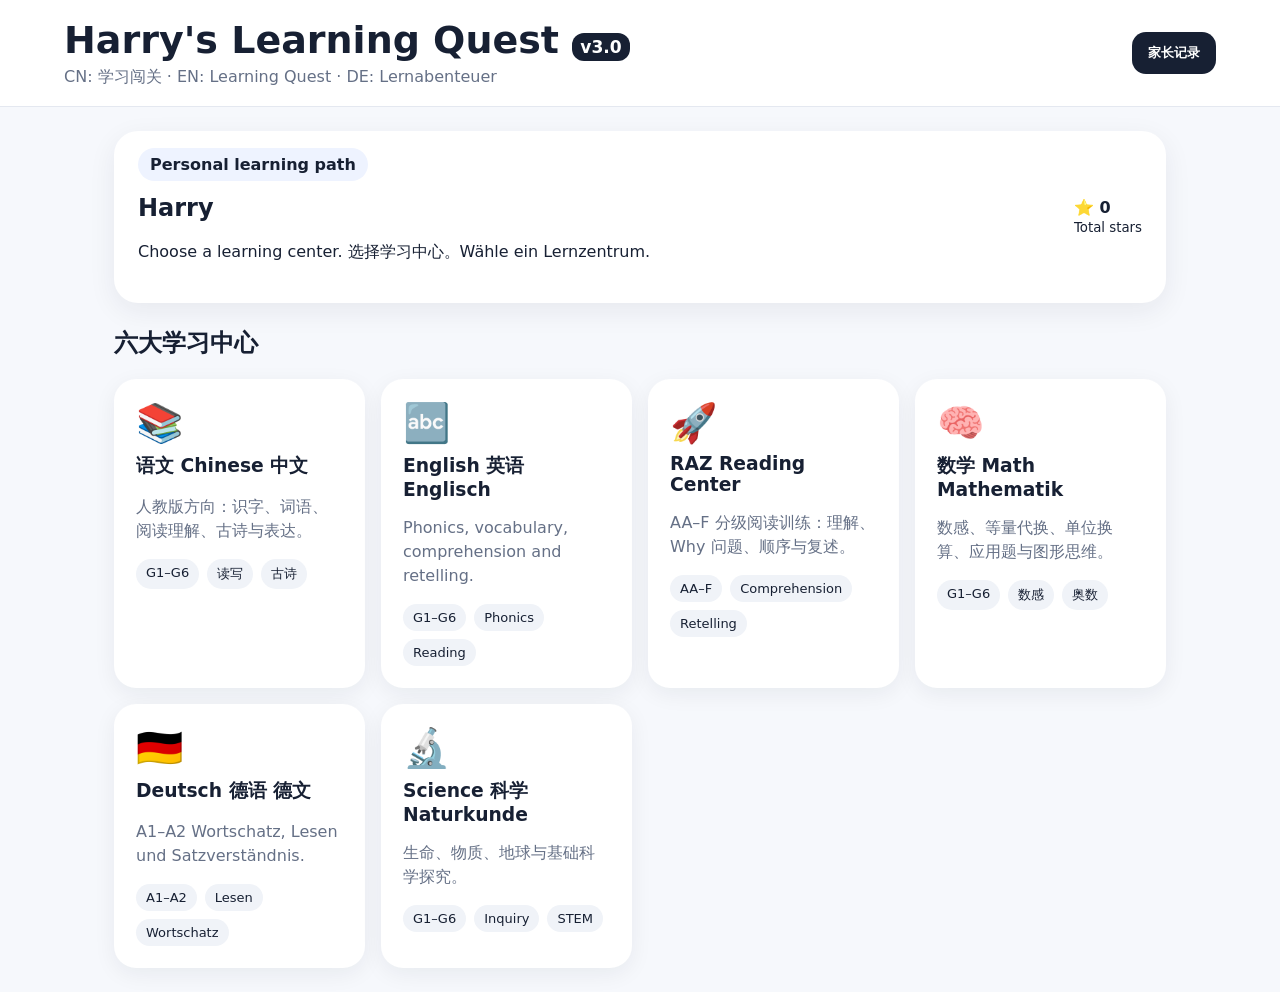
==== harry_index.html @ 7dd1b21c "Add files via upload" ====
<!doctype html><html lang="zh-CN"><head><meta charset="utf-8"><meta name="viewport" content="width=device-width,initial-scale=1"><title>Harry Learning Quest v3.0</title><link rel="stylesheet" href="styles.css"></head><body data-profile="harry"><header><div><h1>Harry's Learning Quest <span>v3.0</span></h1><p>CN: 学习闯关 · EN: Learning Quest · DE: Lernabenteuer</p></div><button id="parentBtn">家长记录</button></header><main><section id="profile" class="hero"></section><section><h2>六大学习中心</h2><div id="centers" class="grid"></div></section><section id="lesson" class="panel hidden"></section><section id="parent" class="panel hidden"></section></main><script src="content.js"></script><script src="app.js"></script></body></html>
---- styles.css ----
*{box-sizing:border-box}body{margin:0;font-family:system-ui,-apple-system,"Noto Sans SC",sans-serif;background:#f6f8fc;color:#172033}header{display:flex;justify-content:space-between;align-items:center;padding:18px 5vw;background:#fff;border-bottom:1px solid #e4e8f0;position:sticky;top:0;z-index:3}h1{margin:0;font-size:clamp(24px,4vw,38px)}h1 span{font-size:.45em;background:#172033;color:white;padding:4px 8px;border-radius:12px}header p{margin:5px 0 0;color:#657086}button{border:0;border-radius:14px;padding:12px 16px;font-weight:700;cursor:pointer;background:#172033;color:#fff}main{max-width:1100px;margin:auto;padding:24px}.hero,.panel{background:#fff;border-radius:24px;padding:24px;box-shadow:0 8px 28px #17203312;margin-bottom:24px}.hero{display:flex;justify-content:space-between;gap:18px;align-items:center}.badge{background:#eef3ff;border-radius:999px;padding:7px 12px;font-weight:700}.grid{display:grid;grid-template-columns:repeat(auto-fit,minmax(240px,1fr));gap:16px}.card{background:#fff;border-radius:22px;padding:20px;box-shadow:0 6px 22px #17203310;border:2px solid transparent;cursor:pointer}.card:hover{border-color:#9aa9cc;transform:translateY(-2px)}.card .icon{font-size:38px}.card h3{margin:8px 0}.card p{color:#657086;line-height:1.5}.chips{display:flex;gap:8px;flex-wrap:wrap}.chip{background:#f0f3f8;padding:6px 10px;border-radius:999px;font-size:13px}.hidden{display:none}.question{font-size:22px;font-weight:800;margin:18px 0}.answers{display:grid;gap:10px}.answers button{background:#eef2f8;color:#172033;text-align:left}.answers button:hover{background:#dde5f2}.ok{background:#e8f8ed!important}.bad{background:#ffe8e8!important}.feedback{margin-top:14px;padding:14px;border-radius:14px;background:#f4f6fa}.bar{height:10px;background:#e8ebf1;border-radius:99px;overflow:hidden}.bar i{display:block;height:100%;background:#172033}.stats{display:grid;grid-template-columns:repeat(3,1fr);gap:10px}.stat{background:#f4f6fa;padding:14px;border-radius:16px;text-align:center}.wrong{animation:shake .35s}@keyframes shake{25%{transform:translateX(-7px)}50%{transform:translateX(7px)}75%{transform:translateX(-4px)}}@media(max-width:600px){header{align-items:flex-start}header p{font-size:12px}.hero{display:block}.stats{grid-template-columns:1fr}}
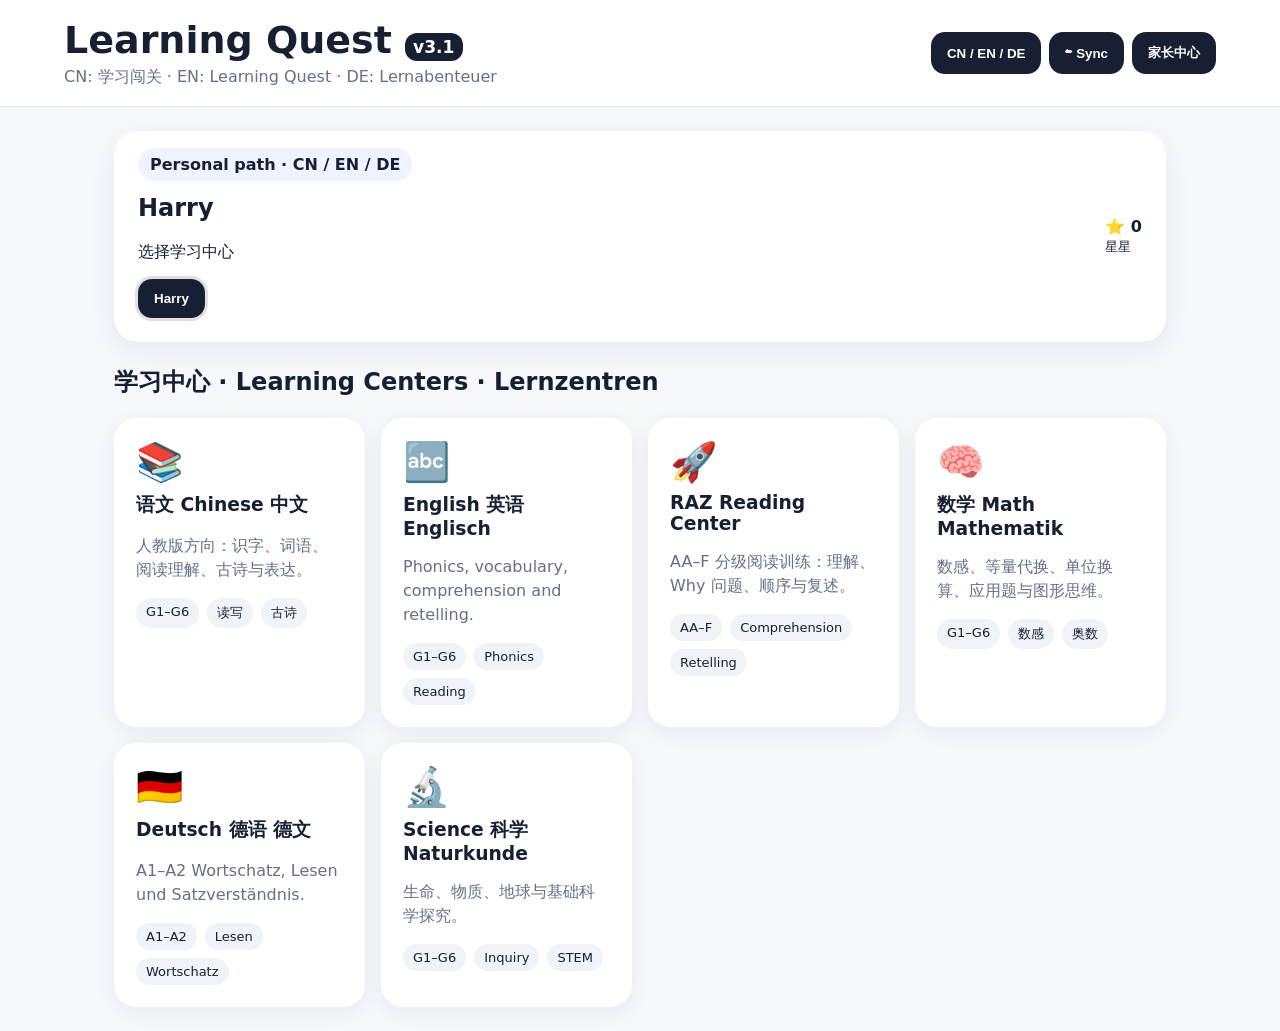
==== commit 8f15f156: "Add files via upload" ====
--- a/harry_index.html
+++ b/harry_index.html
@@ -1 +1 @@
-<!doctype html><html lang="zh-CN"><head><meta charset="utf-8"><meta name="viewport" content="width=device-width,initial-scale=1"><title>Harry Learning Quest v3.0</title><link rel="stylesheet" href="styles.css"></head><body data-profile="harry"><header><div><h1>Harry's Learning Quest <span>v3.0</span></h1><p>CN: 学习闯关 · EN: Learning Quest · DE: Lernabenteuer</p></div><button id="parentBtn">家长记录</button></header><main><section id="profile" class="hero"></section><section><h2>六大学习中心</h2><div id="centers" class="grid"></div></section><section id="lesson" class="panel hidden"></section><section id="parent" class="panel hidden"></section></main><script src="content.js"></script><script src="app.js"></script></body></html>
+<!doctype html><html lang="zh-CN"><head><meta charset="utf-8"><meta name="viewport" content="width=device-width,initial-scale=1,viewport-fit=cover"><meta name="theme-color" content="#f5f7fb"><title>Harry · Learning Quest v3.1</title><link rel="stylesheet" href="styles.css"></head><body data-profile="harry"><header><div><h1>Learning Quest <span>v3.1</span></h1><p>CN: 学习闯关 · EN: Learning Quest · DE: Lernabenteuer</p></div><nav><button id="langBtn">CN / EN / DE</button><button id="syncBtn">☁ Sync</button><button id="parentBtn">Parent</button></nav></header><main><section id="profile" class="hero"></section><section><h2 id="centersTitle">学习中心 · Learning Centers · Lernzentren</h2><div id="centers" class="grid"></div></section><section id="lesson" class="panel hidden"></section><section id="parent" class="panel hidden"></section><section id="sync" class="panel hidden"></section></main><script src="content.js"></script><script src="app.js"></script></body></html>
--- a/styles.css
+++ b/styles.css
@@ -1 +1,3 @@
 *{box-sizing:border-box}body{margin:0;font-family:system-ui,-apple-system,"Noto Sans SC",sans-serif;background:#f6f8fc;color:#172033}header{display:flex;justify-content:space-between;align-items:center;padding:18px 5vw;background:#fff;border-bottom:1px solid #e4e8f0;position:sticky;top:0;z-index:3}h1{margin:0;font-size:clamp(24px,4vw,38px)}h1 span{font-size:.45em;background:#172033;color:white;padding:4px 8px;border-radius:12px}header p{margin:5px 0 0;color:#657086}button{border:0;border-radius:14px;padding:12px 16px;font-weight:700;cursor:pointer;background:#172033;color:#fff}main{max-width:1100px;margin:auto;padding:24px}.hero,.panel{background:#fff;border-radius:24px;padding:24px;box-shadow:0 8px 28px #17203312;margin-bottom:24px}.hero{display:flex;justify-content:space-between;gap:18px;align-items:center}.badge{background:#eef3ff;border-radius:999px;padding:7px 12px;font-weight:700}.grid{display:grid;grid-template-columns:repeat(auto-fit,minmax(240px,1fr));gap:16px}.card{background:#fff;border-radius:22px;padding:20px;box-shadow:0 6px 22px #17203310;border:2px solid transparent;cursor:pointer}.card:hover{border-color:#9aa9cc;transform:translateY(-2px)}.card .icon{font-size:38px}.card h3{margin:8px 0}.card p{color:#657086;line-height:1.5}.chips{display:flex;gap:8px;flex-wrap:wrap}.chip{background:#f0f3f8;padding:6px 10px;border-radius:999px;font-size:13px}.hidden{display:none}.question{font-size:22px;font-weight:800;margin:18px 0}.answers{display:grid;gap:10px}.answers button{background:#eef2f8;color:#172033;text-align:left}.answers button:hover{background:#dde5f2}.ok{background:#e8f8ed!important}.bad{background:#ffe8e8!important}.feedback{margin-top:14px;padding:14px;border-radius:14px;background:#f4f6fa}.bar{height:10px;background:#e8ebf1;border-radius:99px;overflow:hidden}.bar i{display:block;height:100%;background:#172033}.stats{display:grid;grid-template-columns:repeat(3,1fr);gap:10px}.stat{background:#f4f6fa;padding:14px;border-radius:16px;text-align:center}.wrong{animation:shake .35s}@keyframes shake{25%{transform:translateX(-7px)}50%{transform:translateX(7px)}75%{transform:translateX(-4px)}}@media(max-width:600px){header{align-items:flex-start}header p{font-size:12px}.hero{display:block}.stats{grid-template-columns:1fr}}
+
+nav{display:flex;gap:8px;flex-wrap:wrap}.learner-tabs{display:flex;gap:8px;flex-wrap:wrap;margin-top:12px}.learner.selected{outline:3px solid rgba(0,0,0,.12)}.table-wrap{overflow:auto}table{width:100%;border-collapse:collapse}th,td{text-align:left;border-bottom:1px solid #ddd;padding:10px}label{display:block;margin:12px 0;font-weight:700}input{display:block;width:100%;box-sizing:border-box;margin-top:6px;padding:12px;border:1px solid #ccd3df;border-radius:10px;font:inherit}.notice{padding:14px;border-radius:12px;background:#eef4ff}.small{font-size:.88rem;opacity:.75}@media(max-width:680px){header{align-items:flex-start;gap:12px;flex-direction:column}header nav{width:100%}header nav button{flex:1}.grid{grid-template-columns:1fr}.hero{gap:14px;align-items:flex-start;flex-direction:column}.panel{padding:16px}.question{font-size:1.08rem}.answers{grid-template-columns:1fr}.stats{grid-template-columns:repeat(3,1fr);gap:6px}.stat{padding:10px 4px;font-size:.85rem}}
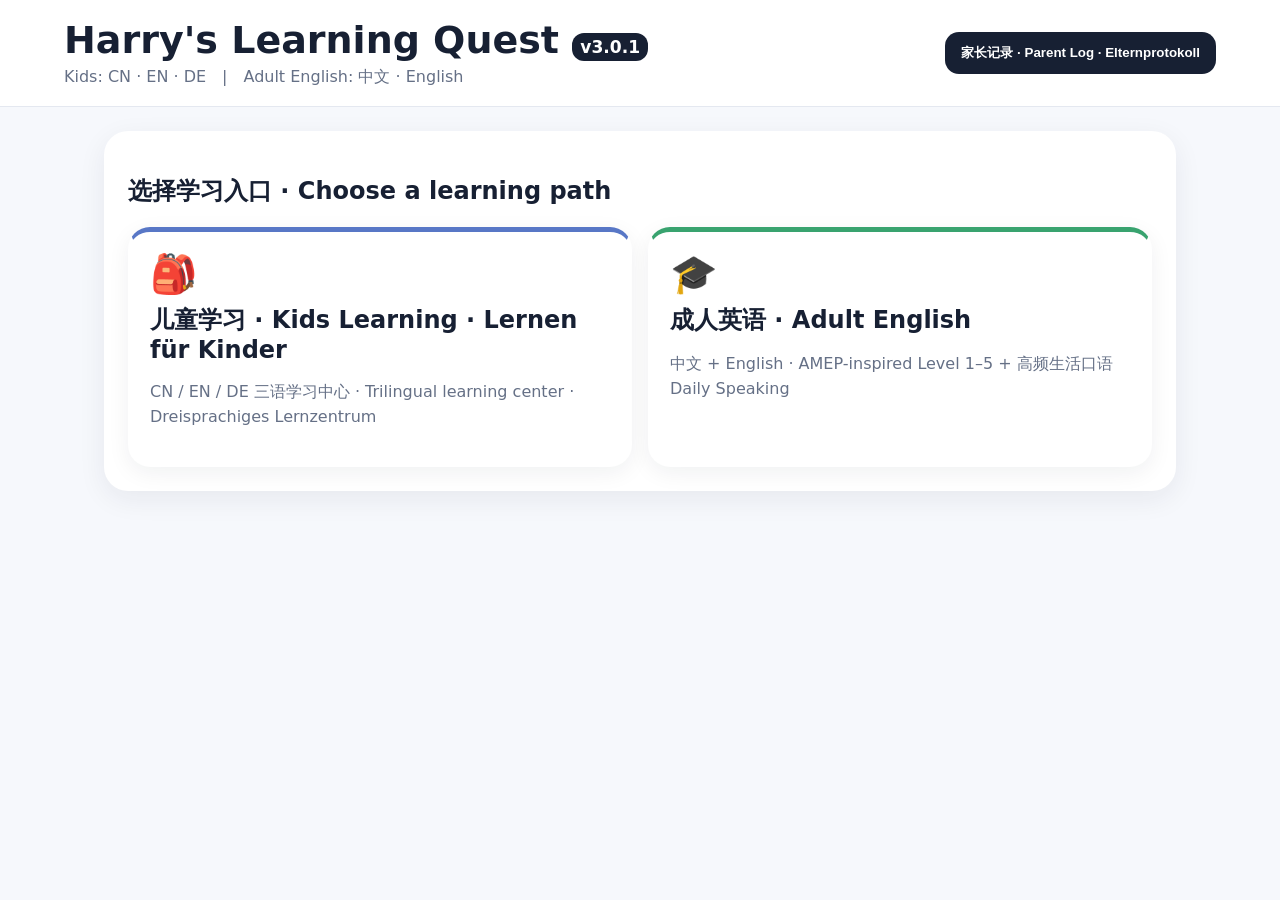
==== commit 7c71f49b: "Add files via upload" ====
--- a/harry_index.html
+++ b/harry_index.html
@@ -1 +1 @@
-<!doctype html><html lang="zh-CN"><head><meta charset="utf-8"><meta name="viewport" content="width=device-width,initial-scale=1,viewport-fit=cover"><meta name="theme-color" content="#f5f7fb"><title>Harry · Learning Quest v3.1</title><link rel="stylesheet" href="styles.css"></head><body data-profile="harry"><header><div><h1>Learning Quest <span>v3.1</span></h1><p>CN: 学习闯关 · EN: Learning Quest · DE: Lernabenteuer</p></div><nav><button id="langBtn">CN / EN / DE</button><button id="syncBtn">☁ Sync</button><button id="parentBtn">Parent</button></nav></header><main><section id="profile" class="hero"></section><section><h2 id="centersTitle">学习中心 · Learning Centers · Lernzentren</h2><div id="centers" class="grid"></div></section><section id="lesson" class="panel hidden"></section><section id="parent" class="panel hidden"></section><section id="sync" class="panel hidden"></section></main><script src="content.js"></script><script src="app.js"></script></body></html>+<!doctype html><html lang="zh-CN"><head><meta charset="utf-8"><meta name="viewport" content="width=device-width,initial-scale=1"><meta name="theme-color" content="#172033"><title>Harry Learning Quest v3.0.1</title><link rel="stylesheet" href="styles.css"></head><body data-profile="harry"><header><div><h1>Harry's Learning Quest <span>v3.0.1</span></h1><p>Kids: CN · EN · DE　|　Adult English: 中文 · English</p></div><button id="parentBtn">家长记录 · Parent Log · Elternprotokoll</button></header><main><section id="home"></section><section id="profile" class="hero hidden"></section><section id="kids" class="hidden"><div class="section-head"><button class="backHome">← 首页 · Home · Start</button><h2>儿童学习中心 · Kids Learning · Lernzentrum</h2></div><div id="centers" class="grid"></div></section><section id="adult" class="hidden"></section><section id="lesson" class="panel hidden"></section><section id="parent" class="panel hidden"></section></main><script src="content.js"></script><script src="app.js"></script></body></html>
--- a/styles.css
+++ b/styles.css
@@ -1,3 +1 @@
-*{box-sizing:border-box}body{margin:0;font-family:system-ui,-apple-system,"Noto Sans SC",sans-serif;background:#f6f8fc;color:#172033}header{display:flex;justify-content:space-between;align-items:center;padding:18px 5vw;background:#fff;border-bottom:1px solid #e4e8f0;position:sticky;top:0;z-index:3}h1{margin:0;font-size:clamp(24px,4vw,38px)}h1 span{font-size:.45em;background:#172033;color:white;padding:4px 8px;border-radius:12px}header p{margin:5px 0 0;color:#657086}button{border:0;border-radius:14px;padding:12px 16px;font-weight:700;cursor:pointer;background:#172033;color:#fff}main{max-width:1100px;margin:auto;padding:24px}.hero,.panel{background:#fff;border-radius:24px;padding:24px;box-shadow:0 8px 28px #17203312;margin-bottom:24px}.hero{display:flex;justify-content:space-between;gap:18px;align-items:center}.badge{background:#eef3ff;border-radius:999px;padding:7px 12px;font-weight:700}.grid{display:grid;grid-template-columns:repeat(auto-fit,minmax(240px,1fr));gap:16px}.card{background:#fff;border-radius:22px;padding:20px;box-shadow:0 6px 22px #17203310;border:2px solid transparent;cursor:pointer}.card:hover{border-color:#9aa9cc;transform:translateY(-2px)}.card .icon{font-size:38px}.card h3{margin:8px 0}.card p{color:#657086;line-height:1.5}.chips{display:flex;gap:8px;flex-wrap:wrap}.chip{background:#f0f3f8;padding:6px 10px;border-radius:999px;font-size:13px}.hidden{display:none}.question{font-size:22px;font-weight:800;margin:18px 0}.answers{display:grid;gap:10px}.answers button{background:#eef2f8;color:#172033;text-align:left}.answers button:hover{background:#dde5f2}.ok{background:#e8f8ed!important}.bad{background:#ffe8e8!important}.feedback{margin-top:14px;padding:14px;border-radius:14px;background:#f4f6fa}.bar{height:10px;background:#e8ebf1;border-radius:99px;overflow:hidden}.bar i{display:block;height:100%;background:#172033}.stats{display:grid;grid-template-columns:repeat(3,1fr);gap:10px}.stat{background:#f4f6fa;padding:14px;border-radius:16px;text-align:center}.wrong{animation:shake .35s}@keyframes shake{25%{transform:translateX(-7px)}50%{transform:translateX(7px)}75%{transform:translateX(-4px)}}@media(max-width:600px){header{align-items:flex-start}header p{font-size:12px}.hero{display:block}.stats{grid-template-columns:1fr}}
-
-nav{display:flex;gap:8px;flex-wrap:wrap}.learner-tabs{display:flex;gap:8px;flex-wrap:wrap;margin-top:12px}.learner.selected{outline:3px solid rgba(0,0,0,.12)}.table-wrap{overflow:auto}table{width:100%;border-collapse:collapse}th,td{text-align:left;border-bottom:1px solid #ddd;padding:10px}label{display:block;margin:12px 0;font-weight:700}input{display:block;width:100%;box-sizing:border-box;margin-top:6px;padding:12px;border:1px solid #ccd3df;border-radius:10px;font:inherit}.notice{padding:14px;border-radius:12px;background:#eef4ff}.small{font-size:.88rem;opacity:.75}@media(max-width:680px){header{align-items:flex-start;gap:12px;flex-direction:column}header nav{width:100%}header nav button{flex:1}.grid{grid-template-columns:1fr}.hero{gap:14px;align-items:flex-start;flex-direction:column}.panel{padding:16px}.question{font-size:1.08rem}.answers{grid-template-columns:1fr}.stats{grid-template-columns:repeat(3,1fr);gap:6px}.stat{padding:10px 4px;font-size:.85rem}}
+*{box-sizing:border-box}body{margin:0;font-family:system-ui,-apple-system,"Noto Sans SC","Noto Sans",sans-serif;background:#f6f8fc;color:#172033}header{display:flex;justify-content:space-between;align-items:center;padding:18px 5vw;background:#fff;border-bottom:1px solid #e4e8f0;position:sticky;top:0;z-index:3}h1{margin:0;font-size:clamp(24px,4vw,38px)}h1 span{font-size:.45em;background:#172033;color:#fff;padding:4px 8px;border-radius:12px}header p{margin:5px 0 0;color:#657086}button{border:0;border-radius:14px;padding:12px 16px;font-weight:700;cursor:pointer;background:#172033;color:#fff}button:disabled{opacity:.55;cursor:default}main{max-width:1120px;margin:auto;padding:24px}.hero,.panel,.entry{background:#fff;border-radius:24px;padding:24px;box-shadow:0 8px 28px #17203312;margin-bottom:24px}.hero{display:flex;justify-content:space-between;gap:18px;align-items:center}.badge{background:#eef3ff;border-radius:999px;padding:7px 12px;font-weight:700}.entry-grid,.grid,.level-grid,.scene-grid{display:grid;grid-template-columns:repeat(auto-fit,minmax(240px,1fr));gap:16px}.entry-card,.card,.scene,.level{background:#fff;border-radius:22px;padding:20px;box-shadow:0 6px 22px #17203310;border:2px solid transparent;cursor:pointer}.entry-card:hover,.card:hover,.scene:hover,.level:hover{border-color:#9aa9cc;transform:translateY(-2px)}.entry-card .icon,.card .icon,.scene .icon{font-size:38px}.entry-card h2,.card h3,.scene h3{margin:8px 0}.entry-card p,.card p,.scene p,.level p{color:#657086;line-height:1.55}.kids-entry{border-top:5px solid #5877c6}.adult-entry{border-top:5px solid #39a36f}.chips{display:flex;gap:8px;flex-wrap:wrap}.chip{background:#f0f3f8;padding:6px 10px;border-radius:999px;font-size:13px}.hidden{display:none!important}.section-head{display:flex;align-items:center;gap:14px;flex-wrap:wrap;margin:8px 0 18px}.section-head h2{margin:0}.question{font-size:21px;font-weight:800;margin:18px 0;line-height:1.55}.tri span,.bi span{display:block;margin:4px 0}.tri .cn,.bi .cn{font-weight:800}.tri .en,.bi .en{color:#2d4d83}.tri .de{color:#735127}.answers{display:grid;gap:10px}.answers button{background:#eef2f8;color:#172033;text-align:left;line-height:1.45}.answers button:hover{background:#dde5f2}.ok{background:#e8f8ed!important}.bad{background:#ffe8e8!important}.feedback{margin-top:14px;padding:14px;border-radius:14px;background:#f4f6fa}.bar{height:10px;background:#e8ebf1;border-radius:99px;overflow:hidden}.bar i{display:block;height:100%;background:#172033}.stats{display:grid;grid-template-columns:repeat(3,1fr);gap:10px}.stat{background:#f4f6fa;padding:14px;border-radius:16px;text-align:center}.wrong{animation:shake .35s}.adult-top{background:#edf9f2;border-radius:24px;padding:24px;margin-bottom:20px}.adult-tabs{display:flex;gap:10px;flex-wrap:wrap;margin:16px 0}.adult-tabs button.active{background:#247a51}.phrase{background:#fff;border:1px solid #e2e7ee;border-radius:16px;padding:14px;margin:10px 0}.phrase .en{font-size:19px;font-weight:800}.phrase .cn{color:#657086;margin:4px 0 10px}.phrase-actions{display:flex;gap:8px;flex-wrap:wrap}.phrase-actions button{padding:8px 12px;font-size:13px}.speak{background:#247a51}.mic{background:#365f9b}.recognition{margin-top:8px;padding:9px;border-radius:10px;background:#f3f6fa;color:#445}.role{background:#f4f8ff;border-left:4px solid #5579bd;padding:14px;border-radius:12px;margin:12px 0}.note{font-size:13px;color:#68758c}.level{cursor:default}.master{display:flex;align-items:center;gap:8px;margin-top:10px}.master button{padding:7px 10px;background:#247a51}.mastered{outline:2px solid #57a878}.adult-title{display:flex;justify-content:space-between;gap:10px;align-items:center;flex-wrap:wrap}@keyframes shake{25%{transform:translateX(-7px)}50%{transform:translateX(7px)}75%{transform:translateX(-4px)}}@media(max-width:650px){header{align-items:flex-start;gap:8px}header p{font-size:11px}header button{padding:9px;font-size:11px}.hero{display:block}.stats{grid-template-columns:1fr}main{padding:14px}.phrase .en{font-size:17px}}
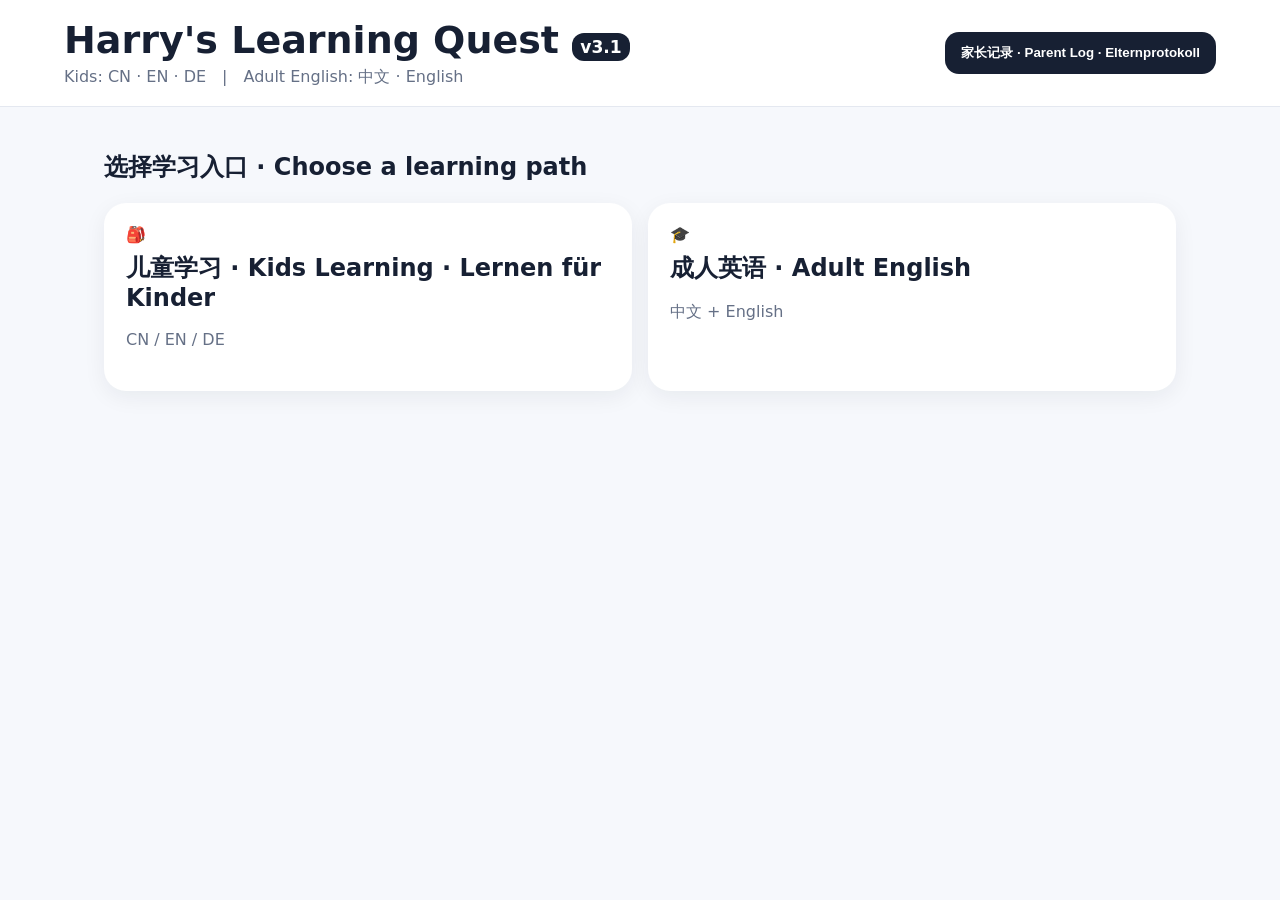
==== commit 741b54a5: "Add files via upload" ====
--- a/harry_index.html
+++ b/harry_index.html
@@ -1 +1 @@
-<!doctype html><html lang="zh-CN"><head><meta charset="utf-8"><meta name="viewport" content="width=device-width,initial-scale=1"><meta name="theme-color" content="#172033"><title>Harry Learning Quest v3.0.1</title><link rel="stylesheet" href="styles.css"></head><body data-profile="harry"><header><div><h1>Harry's Learning Quest <span>v3.0.1</span></h1><p>Kids: CN · EN · DE　|　Adult English: 中文 · English</p></div><button id="parentBtn">家长记录 · Parent Log · Elternprotokoll</button></header><main><section id="home"></section><section id="profile" class="hero hidden"></section><section id="kids" class="hidden"><div class="section-head"><button class="backHome">← 首页 · Home · Start</button><h2>儿童学习中心 · Kids Learning · Lernzentrum</h2></div><div id="centers" class="grid"></div></section><section id="adult" class="hidden"></section><section id="lesson" class="panel hidden"></section><section id="parent" class="panel hidden"></section></main><script src="content.js"></script><script src="app.js"></script></body></html>
+<!doctype html><html lang="zh-CN"><head><meta charset="utf-8"><meta name="viewport" content="width=device-width,initial-scale=1"><meta name="theme-color" content="#172033"><title>Harry Learning Quest v3.1</title><link rel="stylesheet" href="styles.css"></head><body data-profile="harry"><header><div><h1>Harry's Learning Quest <span>v3.1</span></h1><p>Kids: CN · EN · DE　|　Adult English: 中文 · English</p></div><button id="parentBtn">家长记录 · Parent Log · Elternprotokoll</button></header><main><section id="home"></section><section id="profile" class="hero hidden"></section><section id="kids" class="hidden"><div class="section-head"><button class="backHome">← 首页 · Home · Start</button><h2>儿童学习中心 · Kids Learning · Lernzentrum</h2></div><div id="centers" class="grid"></div></section><section id="adult" class="hidden"></section><section id="lesson" class="panel hidden"></section><section id="parent" class="panel hidden"></section></main><script src="content.js"></script><script src="app.js"></script></body></html>
--- a/styles.css
+++ b/styles.css
@@ -1 +1,2 @@
 *{box-sizing:border-box}body{margin:0;font-family:system-ui,-apple-system,"Noto Sans SC","Noto Sans",sans-serif;background:#f6f8fc;color:#172033}header{display:flex;justify-content:space-between;align-items:center;padding:18px 5vw;background:#fff;border-bottom:1px solid #e4e8f0;position:sticky;top:0;z-index:3}h1{margin:0;font-size:clamp(24px,4vw,38px)}h1 span{font-size:.45em;background:#172033;color:#fff;padding:4px 8px;border-radius:12px}header p{margin:5px 0 0;color:#657086}button{border:0;border-radius:14px;padding:12px 16px;font-weight:700;cursor:pointer;background:#172033;color:#fff}button:disabled{opacity:.55;cursor:default}main{max-width:1120px;margin:auto;padding:24px}.hero,.panel,.entry{background:#fff;border-radius:24px;padding:24px;box-shadow:0 8px 28px #17203312;margin-bottom:24px}.hero{display:flex;justify-content:space-between;gap:18px;align-items:center}.badge{background:#eef3ff;border-radius:999px;padding:7px 12px;font-weight:700}.entry-grid,.grid,.level-grid,.scene-grid{display:grid;grid-template-columns:repeat(auto-fit,minmax(240px,1fr));gap:16px}.entry-card,.card,.scene,.level{background:#fff;border-radius:22px;padding:20px;box-shadow:0 6px 22px #17203310;border:2px solid transparent;cursor:pointer}.entry-card:hover,.card:hover,.scene:hover,.level:hover{border-color:#9aa9cc;transform:translateY(-2px)}.entry-card .icon,.card .icon,.scene .icon{font-size:38px}.entry-card h2,.card h3,.scene h3{margin:8px 0}.entry-card p,.card p,.scene p,.level p{color:#657086;line-height:1.55}.kids-entry{border-top:5px solid #5877c6}.adult-entry{border-top:5px solid #39a36f}.chips{display:flex;gap:8px;flex-wrap:wrap}.chip{background:#f0f3f8;padding:6px 10px;border-radius:999px;font-size:13px}.hidden{display:none!important}.section-head{display:flex;align-items:center;gap:14px;flex-wrap:wrap;margin:8px 0 18px}.section-head h2{margin:0}.question{font-size:21px;font-weight:800;margin:18px 0;line-height:1.55}.tri span,.bi span{display:block;margin:4px 0}.tri .cn,.bi .cn{font-weight:800}.tri .en,.bi .en{color:#2d4d83}.tri .de{color:#735127}.answers{display:grid;gap:10px}.answers button{background:#eef2f8;color:#172033;text-align:left;line-height:1.45}.answers button:hover{background:#dde5f2}.ok{background:#e8f8ed!important}.bad{background:#ffe8e8!important}.feedback{margin-top:14px;padding:14px;border-radius:14px;background:#f4f6fa}.bar{height:10px;background:#e8ebf1;border-radius:99px;overflow:hidden}.bar i{display:block;height:100%;background:#172033}.stats{display:grid;grid-template-columns:repeat(3,1fr);gap:10px}.stat{background:#f4f6fa;padding:14px;border-radius:16px;text-align:center}.wrong{animation:shake .35s}.adult-top{background:#edf9f2;border-radius:24px;padding:24px;margin-bottom:20px}.adult-tabs{display:flex;gap:10px;flex-wrap:wrap;margin:16px 0}.adult-tabs button.active{background:#247a51}.phrase{background:#fff;border:1px solid #e2e7ee;border-radius:16px;padding:14px;margin:10px 0}.phrase .en{font-size:19px;font-weight:800}.phrase .cn{color:#657086;margin:4px 0 10px}.phrase-actions{display:flex;gap:8px;flex-wrap:wrap}.phrase-actions button{padding:8px 12px;font-size:13px}.speak{background:#247a51}.mic{background:#365f9b}.recognition{margin-top:8px;padding:9px;border-radius:10px;background:#f3f6fa;color:#445}.role{background:#f4f8ff;border-left:4px solid #5579bd;padding:14px;border-radius:12px;margin:12px 0}.note{font-size:13px;color:#68758c}.level{cursor:default}.master{display:flex;align-items:center;gap:8px;margin-top:10px}.master button{padding:7px 10px;background:#247a51}.mastered{outline:2px solid #57a878}.adult-title{display:flex;justify-content:space-between;gap:10px;align-items:center;flex-wrap:wrap}@keyframes shake{25%{transform:translateX(-7px)}50%{transform:translateX(7px)}75%{transform:translateX(-4px)}}@media(max-width:650px){header{align-items:flex-start;gap:8px}header p{font-size:11px}header button{padding:9px;font-size:11px}.hero{display:block}.stats{grid-template-columns:1fr}main{padding:14px}.phrase .en{font-size:17px}}
+.gradebar{display:flex;gap:8px;flex-wrap:wrap;margin:16px 0}.gradebar button.active,.adult-tabs button.active{background:#1f7a4f;color:#fff}.module-grid{display:grid;grid-template-columns:repeat(auto-fit,minmax(250px,1fr));gap:14px}.module{background:#fff;border:1px solid #dfe7ee;border-radius:18px;padding:18px;margin:10px 0;cursor:pointer}.module:hover,.level:hover{transform:translateY(-2px);box-shadow:0 8px 22px #0001}.flow{font-size:13px;margin-top:10px;color:#586579}.teach,.apply{background:#fff;border-radius:18px;padding:20px;margin:16px 0}.example,.feedback{background:#f1f7ff;border-left:4px solid #7396d8;padding:14px;margin:12px 0;border-radius:10px}.practice{background:#fff;padding:18px;margin:12px 0;border-radius:16px}.practice button{margin:8px 8px 0 0}.reading{font-size:22px;line-height:1.8;background:#fff;padding:24px;border-radius:18px}textarea{width:100%;min-height:100px;padding:12px;border-radius:12px;border:1px solid #ccd5df;box-sizing:border-box}.phrase{display:flex;justify-content:space-between;gap:12px;align-items:center;background:#fff;padding:14px;margin:10px 0;border-radius:14px}table{width:100%;border-collapse:collapse}th,td{padding:10px;border-bottom:1px solid #ddd;text-align:left}
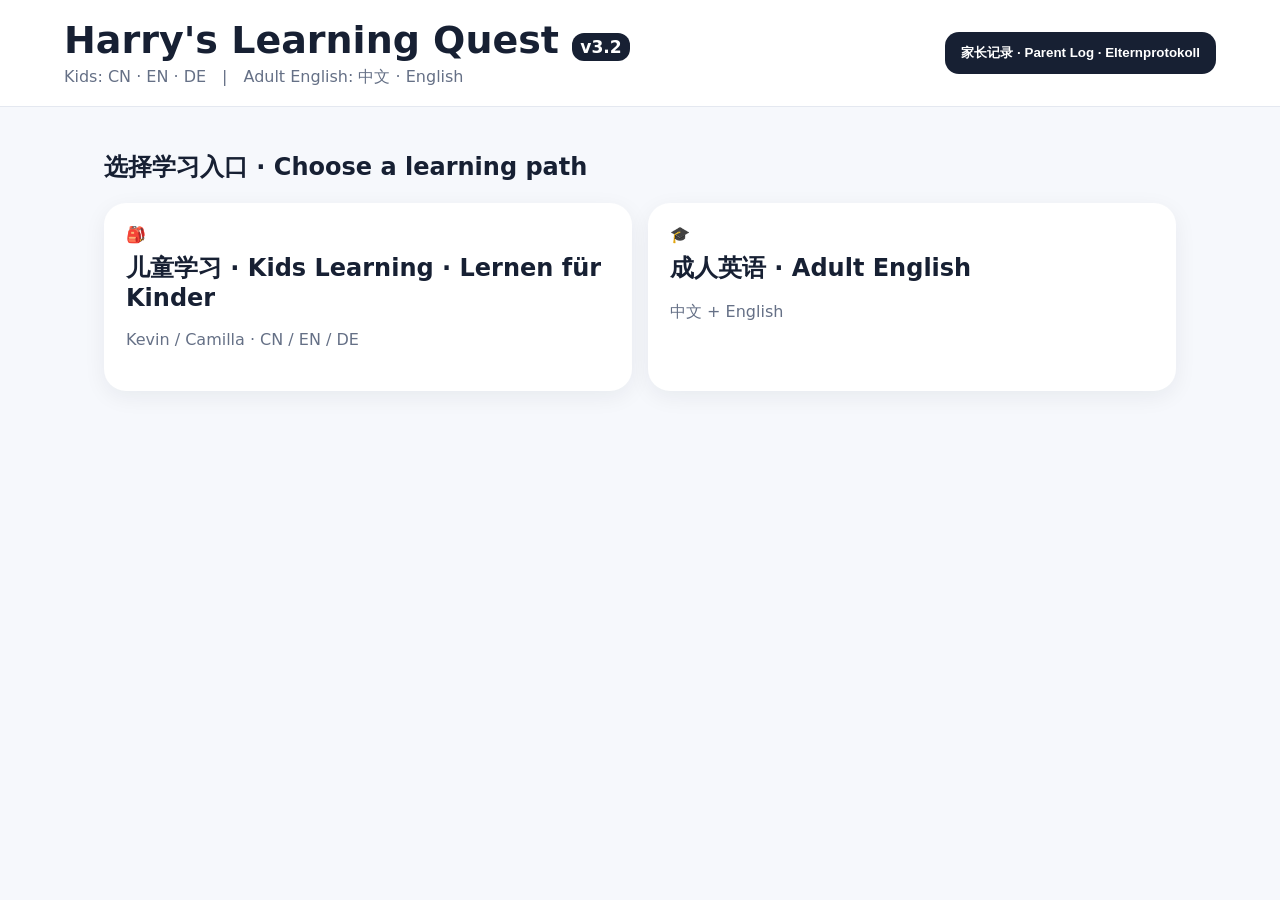
==== commit 1a970eef: "Add files via upload" ====
--- a/harry_index.html
+++ b/harry_index.html
@@ -1 +1 @@
-<!doctype html><html lang="zh-CN"><head><meta charset="utf-8"><meta name="viewport" content="width=device-width,initial-scale=1"><meta name="theme-color" content="#172033"><title>Harry Learning Quest v3.1</title><link rel="stylesheet" href="styles.css"></head><body data-profile="harry"><header><div><h1>Harry's Learning Quest <span>v3.1</span></h1><p>Kids: CN · EN · DE　|　Adult English: 中文 · English</p></div><button id="parentBtn">家长记录 · Parent Log · Elternprotokoll</button></header><main><section id="home"></section><section id="profile" class="hero hidden"></section><section id="kids" class="hidden"><div class="section-head"><button class="backHome">← 首页 · Home · Start</button><h2>儿童学习中心 · Kids Learning · Lernzentrum</h2></div><div id="centers" class="grid"></div></section><section id="adult" class="hidden"></section><section id="lesson" class="panel hidden"></section><section id="parent" class="panel hidden"></section></main><script src="content.js"></script><script src="app.js"></script></body></html>
+<!doctype html><html lang="zh-CN"><head><meta charset="utf-8"><meta name="viewport" content="width=device-width,initial-scale=1"><meta name="theme-color" content="#172033"><title>Harry Learning Quest v3.2</title><link rel="stylesheet" href="styles.css"></head><body data-profile="main"><header><div><h1>Harry's Learning Quest <span>v3.2</span></h1><p>Kids: CN · EN · DE　|　Adult English: 中文 · English</p></div><button id="parentBtn">家长记录 · Parent Log · Elternprotokoll</button></header><main><section id="home"></section><section id="profile" class="hero hidden"></section><section id="kids" class="hidden"><div class="section-head"><button class="backHome">← 首页 · Home · Start</button><h2>儿童学习中心 · Kids Learning · Lernzentrum</h2></div><div id="centers" class="grid"></div></section><section id="adult" class="hidden"></section><section id="lesson" class="panel hidden"></section><section id="parent" class="panel hidden"></section></main><script src="content.js"></script><script src="app.js"></script></body></html>
--- a/styles.css
+++ b/styles.css
@@ -1,2 +1,4 @@
 *{box-sizing:border-box}body{margin:0;font-family:system-ui,-apple-system,"Noto Sans SC","Noto Sans",sans-serif;background:#f6f8fc;color:#172033}header{display:flex;justify-content:space-between;align-items:center;padding:18px 5vw;background:#fff;border-bottom:1px solid #e4e8f0;position:sticky;top:0;z-index:3}h1{margin:0;font-size:clamp(24px,4vw,38px)}h1 span{font-size:.45em;background:#172033;color:#fff;padding:4px 8px;border-radius:12px}header p{margin:5px 0 0;color:#657086}button{border:0;border-radius:14px;padding:12px 16px;font-weight:700;cursor:pointer;background:#172033;color:#fff}button:disabled{opacity:.55;cursor:default}main{max-width:1120px;margin:auto;padding:24px}.hero,.panel,.entry{background:#fff;border-radius:24px;padding:24px;box-shadow:0 8px 28px #17203312;margin-bottom:24px}.hero{display:flex;justify-content:space-between;gap:18px;align-items:center}.badge{background:#eef3ff;border-radius:999px;padding:7px 12px;font-weight:700}.entry-grid,.grid,.level-grid,.scene-grid{display:grid;grid-template-columns:repeat(auto-fit,minmax(240px,1fr));gap:16px}.entry-card,.card,.scene,.level{background:#fff;border-radius:22px;padding:20px;box-shadow:0 6px 22px #17203310;border:2px solid transparent;cursor:pointer}.entry-card:hover,.card:hover,.scene:hover,.level:hover{border-color:#9aa9cc;transform:translateY(-2px)}.entry-card .icon,.card .icon,.scene .icon{font-size:38px}.entry-card h2,.card h3,.scene h3{margin:8px 0}.entry-card p,.card p,.scene p,.level p{color:#657086;line-height:1.55}.kids-entry{border-top:5px solid #5877c6}.adult-entry{border-top:5px solid #39a36f}.chips{display:flex;gap:8px;flex-wrap:wrap}.chip{background:#f0f3f8;padding:6px 10px;border-radius:999px;font-size:13px}.hidden{display:none!important}.section-head{display:flex;align-items:center;gap:14px;flex-wrap:wrap;margin:8px 0 18px}.section-head h2{margin:0}.question{font-size:21px;font-weight:800;margin:18px 0;line-height:1.55}.tri span,.bi span{display:block;margin:4px 0}.tri .cn,.bi .cn{font-weight:800}.tri .en,.bi .en{color:#2d4d83}.tri .de{color:#735127}.answers{display:grid;gap:10px}.answers button{background:#eef2f8;color:#172033;text-align:left;line-height:1.45}.answers button:hover{background:#dde5f2}.ok{background:#e8f8ed!important}.bad{background:#ffe8e8!important}.feedback{margin-top:14px;padding:14px;border-radius:14px;background:#f4f6fa}.bar{height:10px;background:#e8ebf1;border-radius:99px;overflow:hidden}.bar i{display:block;height:100%;background:#172033}.stats{display:grid;grid-template-columns:repeat(3,1fr);gap:10px}.stat{background:#f4f6fa;padding:14px;border-radius:16px;text-align:center}.wrong{animation:shake .35s}.adult-top{background:#edf9f2;border-radius:24px;padding:24px;margin-bottom:20px}.adult-tabs{display:flex;gap:10px;flex-wrap:wrap;margin:16px 0}.adult-tabs button.active{background:#247a51}.phrase{background:#fff;border:1px solid #e2e7ee;border-radius:16px;padding:14px;margin:10px 0}.phrase .en{font-size:19px;font-weight:800}.phrase .cn{color:#657086;margin:4px 0 10px}.phrase-actions{display:flex;gap:8px;flex-wrap:wrap}.phrase-actions button{padding:8px 12px;font-size:13px}.speak{background:#247a51}.mic{background:#365f9b}.recognition{margin-top:8px;padding:9px;border-radius:10px;background:#f3f6fa;color:#445}.role{background:#f4f8ff;border-left:4px solid #5579bd;padding:14px;border-radius:12px;margin:12px 0}.note{font-size:13px;color:#68758c}.level{cursor:default}.master{display:flex;align-items:center;gap:8px;margin-top:10px}.master button{padding:7px 10px;background:#247a51}.mastered{outline:2px solid #57a878}.adult-title{display:flex;justify-content:space-between;gap:10px;align-items:center;flex-wrap:wrap}@keyframes shake{25%{transform:translateX(-7px)}50%{transform:translateX(7px)}75%{transform:translateX(-4px)}}@media(max-width:650px){header{align-items:flex-start;gap:8px}header p{font-size:11px}header button{padding:9px;font-size:11px}.hero{display:block}.stats{grid-template-columns:1fr}main{padding:14px}.phrase .en{font-size:17px}}
 .gradebar{display:flex;gap:8px;flex-wrap:wrap;margin:16px 0}.gradebar button.active,.adult-tabs button.active{background:#1f7a4f;color:#fff}.module-grid{display:grid;grid-template-columns:repeat(auto-fit,minmax(250px,1fr));gap:14px}.module{background:#fff;border:1px solid #dfe7ee;border-radius:18px;padding:18px;margin:10px 0;cursor:pointer}.module:hover,.level:hover{transform:translateY(-2px);box-shadow:0 8px 22px #0001}.flow{font-size:13px;margin-top:10px;color:#586579}.teach,.apply{background:#fff;border-radius:18px;padding:20px;margin:16px 0}.example,.feedback{background:#f1f7ff;border-left:4px solid #7396d8;padding:14px;margin:12px 0;border-radius:10px}.practice{background:#fff;padding:18px;margin:12px 0;border-radius:16px}.practice button{margin:8px 8px 0 0}.reading{font-size:22px;line-height:1.8;background:#fff;padding:24px;border-radius:18px}textarea{width:100%;min-height:100px;padding:12px;border-radius:12px;border:1px solid #ccd5df;box-sizing:border-box}.phrase{display:flex;justify-content:space-between;gap:12px;align-items:center;background:#fff;padding:14px;margin:10px 0;border-radius:14px}table{width:100%;border-collapse:collapse}th,td{padding:10px;border-bottom:1px solid #ddd;text-align:left}
+
+.profilebar{display:flex;gap:10px;align-items:center;flex-wrap:wrap;margin:12px 0}.profilebar button.active{outline:3px solid #7aa2f7}.sources{background:#fff8dc;padding:12px;border-radius:12px;margin:12px 0}.translation{background:#fff4f4;padding:12px;border-left:4px solid #e66;border-radius:8px}.progress{height:12px;background:#e8edf5;border-radius:99px;overflow:hidden;margin:12px 0}.progress>div{height:100%;background:#223b68;transition:width .3s}.complete{padding:20px;background:#f1fff5;border-radius:14px}.practice button,.chips button,.profilebar button{min-height:44px}.reading button{min-height:44px}@media(max-width:700px){.entry-grid,.center-grid,.level-grid{grid-template-columns:1fr!important}.practice button{min-width:64px;margin:5px}.tri span{display:block}.module-grid{grid-template-columns:1fr!important}}
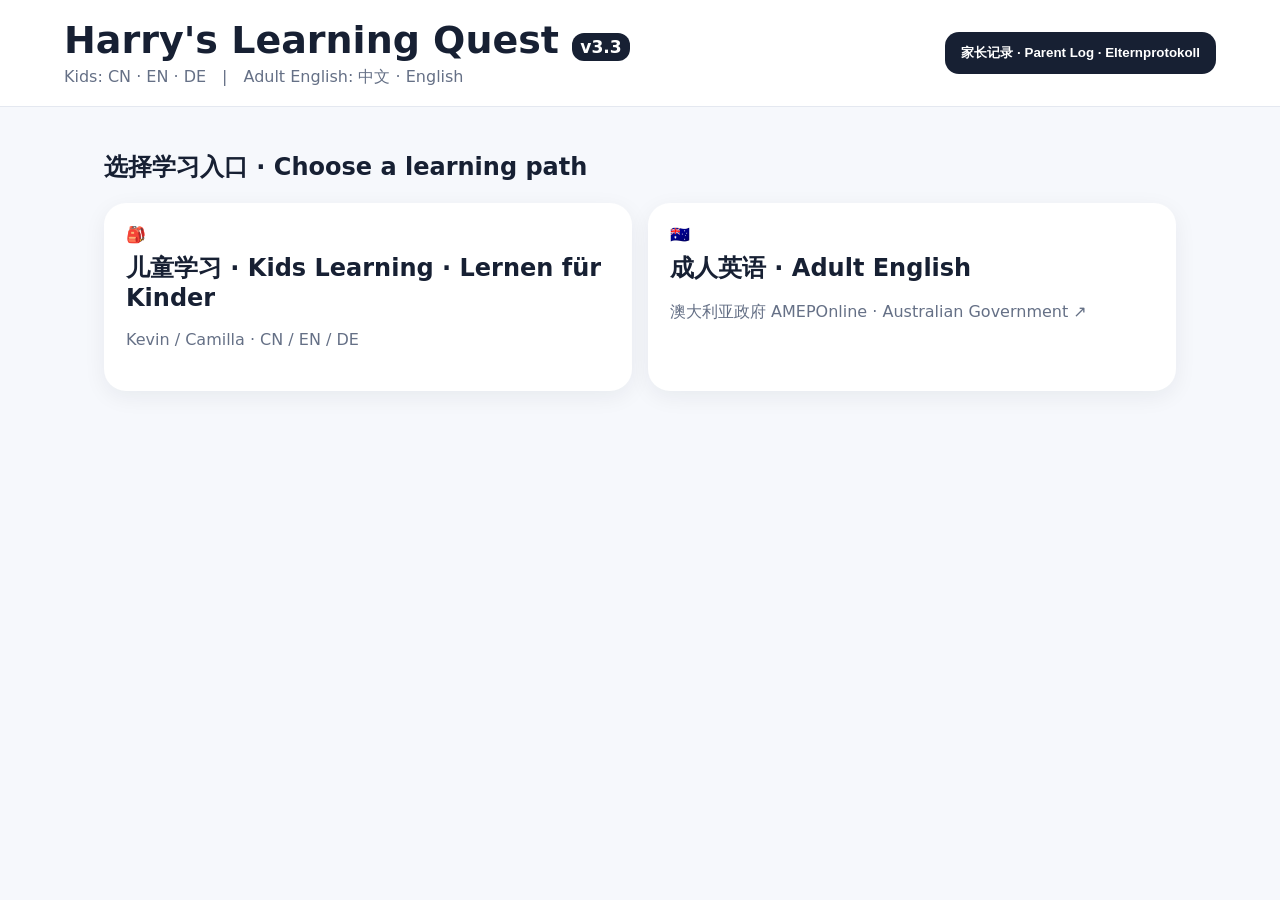
==== commit b4eacf97: "Add files via upload" ====
--- a/harry_index.html
+++ b/harry_index.html
@@ -1 +1 @@
-<!doctype html><html lang="zh-CN"><head><meta charset="utf-8"><meta name="viewport" content="width=device-width,initial-scale=1"><meta name="theme-color" content="#172033"><title>Harry Learning Quest v3.2</title><link rel="stylesheet" href="styles.css"></head><body data-profile="main"><header><div><h1>Harry's Learning Quest <span>v3.2</span></h1><p>Kids: CN · EN · DE　|　Adult English: 中文 · English</p></div><button id="parentBtn">家长记录 · Parent Log · Elternprotokoll</button></header><main><section id="home"></section><section id="profile" class="hero hidden"></section><section id="kids" class="hidden"><div class="section-head"><button class="backHome">← 首页 · Home · Start</button><h2>儿童学习中心 · Kids Learning · Lernzentrum</h2></div><div id="centers" class="grid"></div></section><section id="adult" class="hidden"></section><section id="lesson" class="panel hidden"></section><section id="parent" class="panel hidden"></section></main><script src="content.js"></script><script src="app.js"></script></body></html>
+<!doctype html><html lang="zh-CN"><head><meta charset="utf-8"><meta name="viewport" content="width=device-width,initial-scale=1"><meta name="theme-color" content="#172033"><title>Harry Learning Quest v3.3</title><link rel="stylesheet" href="styles.css"></head><body data-profile="main"><header><div><h1>Harry's Learning Quest <span>v3.3</span></h1><p>Kids: CN · EN · DE　|　Adult English: 中文 · English</p></div><button id="parentBtn">家长记录 · Parent Log · Elternprotokoll</button></header><main><section id="home"></section><section id="profile" class="hero hidden"></section><section id="kids" class="hidden"><div class="section-head"><button class="backHome">← 首页 · Home · Start</button><h2>儿童学习中心 · Kids Learning · Lernzentrum</h2></div><div id="centers" class="grid"></div></section><section id="adult" class="hidden"></section><section id="lesson" class="panel hidden"></section><section id="parent" class="panel hidden"></section></main><script src="content.js"></script><script src="app.js"></script></body></html>
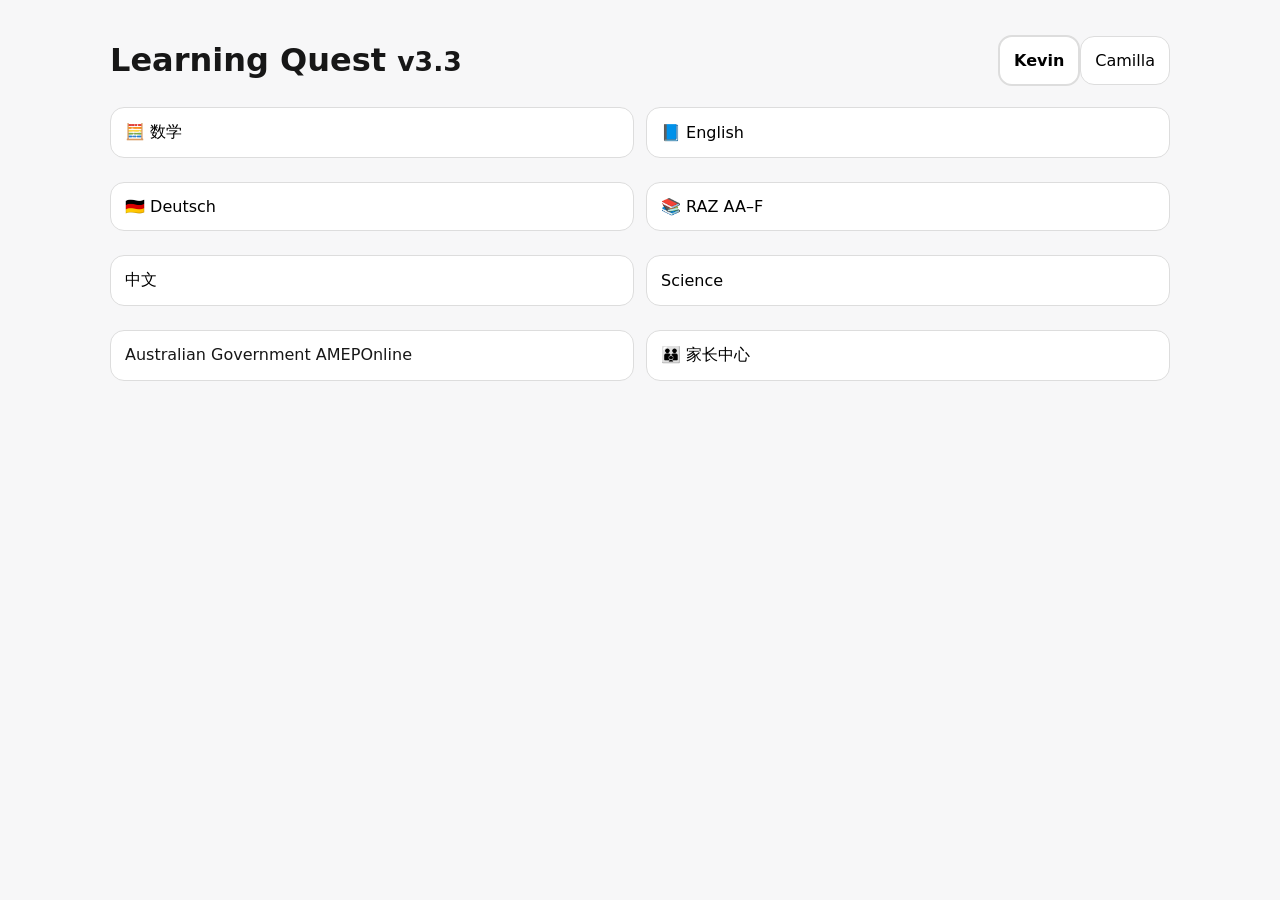
==== commit 347caba2: "Add files via upload" ====
--- a/harry_index.html
+++ b/harry_index.html
@@ -1 +1 @@
-<!doctype html><html lang="zh-CN"><head><meta charset="utf-8"><meta name="viewport" content="width=device-width,initial-scale=1"><meta name="theme-color" content="#172033"><title>Harry Learning Quest v3.3</title><link rel="stylesheet" href="styles.css"></head><body data-profile="main"><header><div><h1>Harry's Learning Quest <span>v3.3</span></h1><p>Kids: CN · EN · DE　|　Adult English: 中文 · English</p></div><button id="parentBtn">家长记录 · Parent Log · Elternprotokoll</button></header><main><section id="home"></section><section id="profile" class="hero hidden"></section><section id="kids" class="hidden"><div class="section-head"><button class="backHome">← 首页 · Home · Start</button><h2>儿童学习中心 · Kids Learning · Lernzentrum</h2></div><div id="centers" class="grid"></div></section><section id="adult" class="hidden"></section><section id="lesson" class="panel hidden"></section><section id="parent" class="panel hidden"></section></main><script src="content.js"></script><script src="app.js"></script></body></html>
+<!doctype html><html lang="zh"><head><meta charset="utf-8"><meta name="viewport" content="width=device-width,initial-scale=1"><title>Learning Quest v3.3 · Study</title><link rel="stylesheet" href="styles.css"></head><body><main id="app"></main><script src="content.js"></script><script src="app.js"></script></body></html>
--- a/styles.css
+++ b/styles.css
@@ -1,4 +1 @@
-*{box-sizing:border-box}body{margin:0;font-family:system-ui,-apple-system,"Noto Sans SC","Noto Sans",sans-serif;background:#f6f8fc;color:#172033}header{display:flex;justify-content:space-between;align-items:center;padding:18px 5vw;background:#fff;border-bottom:1px solid #e4e8f0;position:sticky;top:0;z-index:3}h1{margin:0;font-size:clamp(24px,4vw,38px)}h1 span{font-size:.45em;background:#172033;color:#fff;padding:4px 8px;border-radius:12px}header p{margin:5px 0 0;color:#657086}button{border:0;border-radius:14px;padding:12px 16px;font-weight:700;cursor:pointer;background:#172033;color:#fff}button:disabled{opacity:.55;cursor:default}main{max-width:1120px;margin:auto;padding:24px}.hero,.panel,.entry{background:#fff;border-radius:24px;padding:24px;box-shadow:0 8px 28px #17203312;margin-bottom:24px}.hero{display:flex;justify-content:space-between;gap:18px;align-items:center}.badge{background:#eef3ff;border-radius:999px;padding:7px 12px;font-weight:700}.entry-grid,.grid,.level-grid,.scene-grid{display:grid;grid-template-columns:repeat(auto-fit,minmax(240px,1fr));gap:16px}.entry-card,.card,.scene,.level{background:#fff;border-radius:22px;padding:20px;box-shadow:0 6px 22px #17203310;border:2px solid transparent;cursor:pointer}.entry-card:hover,.card:hover,.scene:hover,.level:hover{border-color:#9aa9cc;transform:translateY(-2px)}.entry-card .icon,.card .icon,.scene .icon{font-size:38px}.entry-card h2,.card h3,.scene h3{margin:8px 0}.entry-card p,.card p,.scene p,.level p{color:#657086;line-height:1.55}.kids-entry{border-top:5px solid #5877c6}.adult-entry{border-top:5px solid #39a36f}.chips{display:flex;gap:8px;flex-wrap:wrap}.chip{background:#f0f3f8;padding:6px 10px;border-radius:999px;font-size:13px}.hidden{display:none!important}.section-head{display:flex;align-items:center;gap:14px;flex-wrap:wrap;margin:8px 0 18px}.section-head h2{margin:0}.question{font-size:21px;font-weight:800;margin:18px 0;line-height:1.55}.tri span,.bi span{display:block;margin:4px 0}.tri .cn,.bi .cn{font-weight:800}.tri .en,.bi .en{color:#2d4d83}.tri .de{color:#735127}.answers{display:grid;gap:10px}.answers button{background:#eef2f8;color:#172033;text-align:left;line-height:1.45}.answers button:hover{background:#dde5f2}.ok{background:#e8f8ed!important}.bad{background:#ffe8e8!important}.feedback{margin-top:14px;padding:14px;border-radius:14px;background:#f4f6fa}.bar{height:10px;background:#e8ebf1;border-radius:99px;overflow:hidden}.bar i{display:block;height:100%;background:#172033}.stats{display:grid;grid-template-columns:repeat(3,1fr);gap:10px}.stat{background:#f4f6fa;padding:14px;border-radius:16px;text-align:center}.wrong{animation:shake .35s}.adult-top{background:#edf9f2;border-radius:24px;padding:24px;margin-bottom:20px}.adult-tabs{display:flex;gap:10px;flex-wrap:wrap;margin:16px 0}.adult-tabs button.active{background:#247a51}.phrase{background:#fff;border:1px solid #e2e7ee;border-radius:16px;padding:14px;margin:10px 0}.phrase .en{font-size:19px;font-weight:800}.phrase .cn{color:#657086;margin:4px 0 10px}.phrase-actions{display:flex;gap:8px;flex-wrap:wrap}.phrase-actions button{padding:8px 12px;font-size:13px}.speak{background:#247a51}.mic{background:#365f9b}.recognition{margin-top:8px;padding:9px;border-radius:10px;background:#f3f6fa;color:#445}.role{background:#f4f8ff;border-left:4px solid #5579bd;padding:14px;border-radius:12px;margin:12px 0}.note{font-size:13px;color:#68758c}.level{cursor:default}.master{display:flex;align-items:center;gap:8px;margin-top:10px}.master button{padding:7px 10px;background:#247a51}.mastered{outline:2px solid #57a878}.adult-title{display:flex;justify-content:space-between;gap:10px;align-items:center;flex-wrap:wrap}@keyframes shake{25%{transform:translateX(-7px)}50%{transform:translateX(7px)}75%{transform:translateX(-4px)}}@media(max-width:650px){header{align-items:flex-start;gap:8px}header p{font-size:11px}header button{padding:9px;font-size:11px}.hero{display:block}.stats{grid-template-columns:1fr}main{padding:14px}.phrase .en{font-size:17px}}
-.gradebar{display:flex;gap:8px;flex-wrap:wrap;margin:16px 0}.gradebar button.active,.adult-tabs button.active{background:#1f7a4f;color:#fff}.module-grid{display:grid;grid-template-columns:repeat(auto-fit,minmax(250px,1fr));gap:14px}.module{background:#fff;border:1px solid #dfe7ee;border-radius:18px;padding:18px;margin:10px 0;cursor:pointer}.module:hover,.level:hover{transform:translateY(-2px);box-shadow:0 8px 22px #0001}.flow{font-size:13px;margin-top:10px;color:#586579}.teach,.apply{background:#fff;border-radius:18px;padding:20px;margin:16px 0}.example,.feedback{background:#f1f7ff;border-left:4px solid #7396d8;padding:14px;margin:12px 0;border-radius:10px}.practice{background:#fff;padding:18px;margin:12px 0;border-radius:16px}.practice button{margin:8px 8px 0 0}.reading{font-size:22px;line-height:1.8;background:#fff;padding:24px;border-radius:18px}textarea{width:100%;min-height:100px;padding:12px;border-radius:12px;border:1px solid #ccd5df;box-sizing:border-box}.phrase{display:flex;justify-content:space-between;gap:12px;align-items:center;background:#fff;padding:14px;margin:10px 0;border-radius:14px}table{width:100%;border-collapse:collapse}th,td{padding:10px;border-bottom:1px solid #ddd;text-align:left}
-
-.profilebar{display:flex;gap:10px;align-items:center;flex-wrap:wrap;margin:12px 0}.profilebar button.active{outline:3px solid #7aa2f7}.sources{background:#fff8dc;padding:12px;border-radius:12px;margin:12px 0}.translation{background:#fff4f4;padding:12px;border-left:4px solid #e66;border-radius:8px}.progress{height:12px;background:#e8edf5;border-radius:99px;overflow:hidden;margin:12px 0}.progress>div{height:100%;background:#223b68;transition:width .3s}.complete{padding:20px;background:#f1fff5;border-radius:14px}.practice button,.chips button,.profilebar button{min-height:44px}.reading button{min-height:44px}@media(max-width:700px){.entry-grid,.center-grid,.level-grid{grid-template-columns:1fr!important}.practice button{min-width:64px;margin:5px}.tri span{display:block}.module-grid{grid-template-columns:1fr!important}}+*{box-sizing:border-box}body{font-family:system-ui,-apple-system,sans-serif;max-width:1100px;margin:auto;padding:20px;background:#f7f7f8;color:#171717}header{display:flex;justify-content:space-between;align-items:center;gap:12px}.grid{display:grid;grid-template-columns:repeat(2,minmax(0,1fr));gap:12px}button,.button,article,details{border:1px solid #ddd;border-radius:14px;background:#fff;padding:14px;margin:6px 0;font:inherit;text-align:left}.button{display:block;text-decoration:none;color:inherit}.on{font-weight:800;border-width:2px}.topic{margin:4px}.src{font-size:.88rem;color:#555}.book{display:grid;grid-template-columns:1fr auto auto;gap:8px;align-items:center;border-bottom:1px solid #eee;padding:5px}@media(max-width:700px){body{padding:12px}.grid{grid-template-columns:1fr}header{flex-direction:column;align-items:flex-start}.book{grid-template-columns:1fr auto}.book b{grid-column:2}}
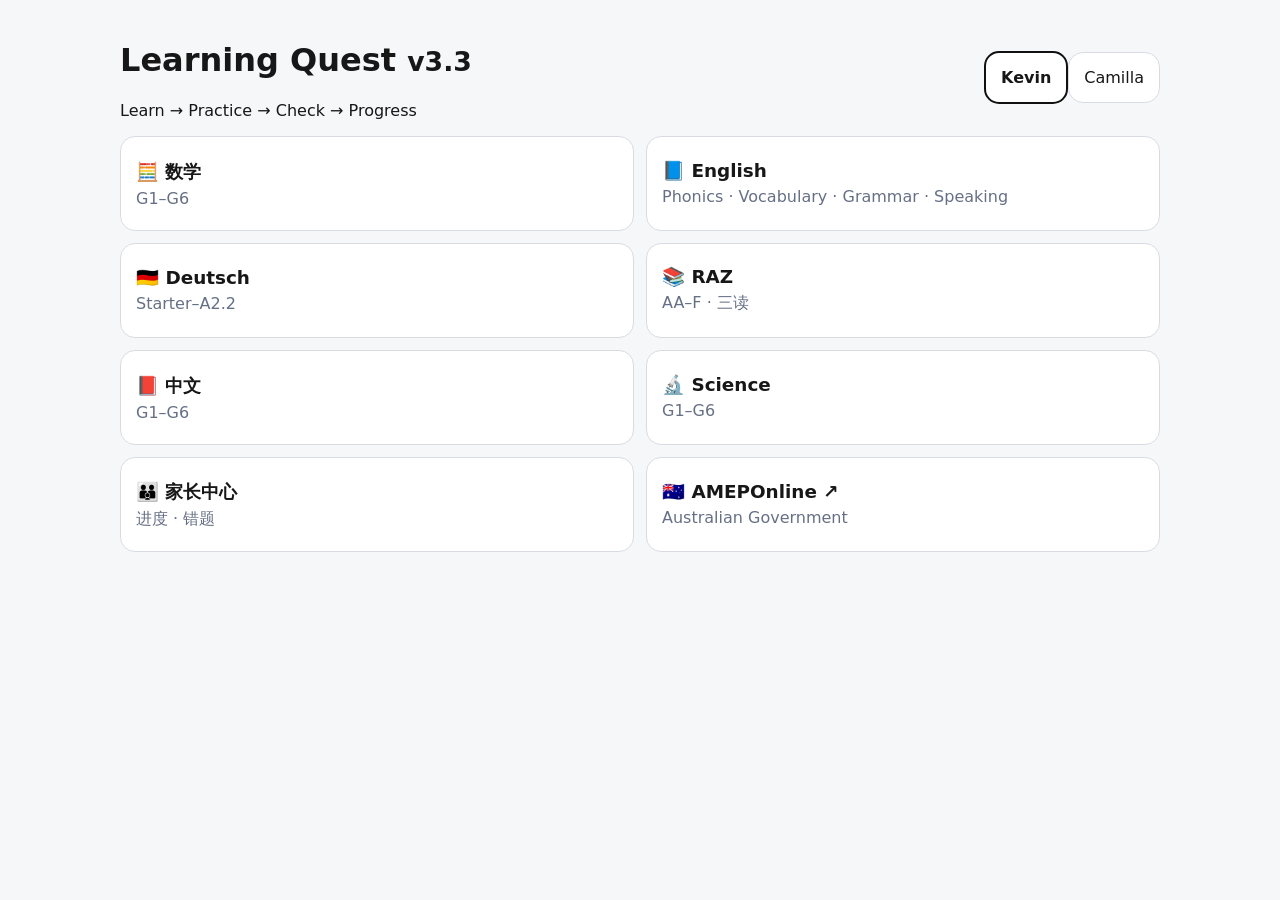
==== commit 9f23dea0: "Add files via upload" ====
--- a/harry_index.html
+++ b/harry_index.html
@@ -1 +1 @@
-<!doctype html><html lang="zh"><head><meta charset="utf-8"><meta name="viewport" content="width=device-width,initial-scale=1"><title>Learning Quest v3.3 · Study</title><link rel="stylesheet" href="styles.css"></head><body><main id="app"></main><script src="content.js"></script><script src="app.js"></script></body></html>+<!doctype html><html lang="zh"><head><meta charset="utf-8"><meta name="viewport" content="width=device-width,initial-scale=1"><title>Learning Quest v3.3 Study</title><link rel="stylesheet" href="styles.css"></head><body><main id="app"></main><script src="content.js"></script><script src="app.js"></script></body></html>
--- a/styles.css
+++ b/styles.css
@@ -1 +1 @@
-*{box-sizing:border-box}body{font-family:system-ui,-apple-system,sans-serif;max-width:1100px;margin:auto;padding:20px;background:#f7f7f8;color:#171717}header{display:flex;justify-content:space-between;align-items:center;gap:12px}.grid{display:grid;grid-template-columns:repeat(2,minmax(0,1fr));gap:12px}button,.button,article,details{border:1px solid #ddd;border-radius:14px;background:#fff;padding:14px;margin:6px 0;font:inherit;text-align:left}.button{display:block;text-decoration:none;color:inherit}.on{font-weight:800;border-width:2px}.topic{margin:4px}.src{font-size:.88rem;color:#555}.book{display:grid;grid-template-columns:1fr auto auto;gap:8px;align-items:center;border-bottom:1px solid #eee;padding:5px}@media(max-width:700px){body{padding:12px}.grid{grid-template-columns:1fr}header{flex-direction:column;align-items:flex-start}.book{grid-template-columns:1fr auto}.book b{grid-column:2}}+*{box-sizing:border-box}body{font-family:system-ui,-apple-system,"Noto Sans",sans-serif;max-width:1080px;margin:auto;padding:20px;background:#f6f7f9;color:#171717}header,nav{display:flex;justify-content:space-between;align-items:center;gap:12px}.cards{display:grid;grid-template-columns:repeat(2,1fr);gap:12px}.card,.list button,button,a.card,article,input{border:1px solid #d8dce2;border-radius:15px;background:#fff;padding:15px;font:inherit;color:inherit}.card{min-height:95px;display:flex;flex-direction:column;justify-content:center;text-align:left;text-decoration:none}.card b{font-size:1.15rem}.card span,.list span,.src{color:#667085;margin-top:5px}.on,.primary{font-weight:800;border:2px solid #111}.list{display:grid;gap:9px}.list button{display:flex;flex-direction:column;text-align:left}.practice{max-width:650px;background:#fff;padding:20px;border-radius:18px}.question{font-size:2rem;font-weight:800;margin:25px 0}.qsmall{font-size:1.2rem;font-weight:750;margin:20px 0}.practice input{width:100%;font-size:1.4rem;margin-bottom:10px}.primary,.option{width:100%;margin:6px 0;text-align:left}.primary{text-align:center}.good{color:#087b38}.bad{color:#b42318}.meter{height:10px;background:#ddd;border-radius:8px;overflow:hidden}.meter i{display:block;height:100%;background:#111}.reads,.stats{display:grid;grid-template-columns:repeat(3,1fr);gap:10px}.done{border:2px solid #087b38;font-weight:800}.stats article{display:flex;flex-direction:column}.stats b{font-size:2rem}@media(max-width:700px){body{padding:12px}.cards,.reads,.stats{grid-template-columns:1fr}header{flex-direction:column;align-items:flex-start}.question{font-size:1.6rem}button{min-height:48px}}
